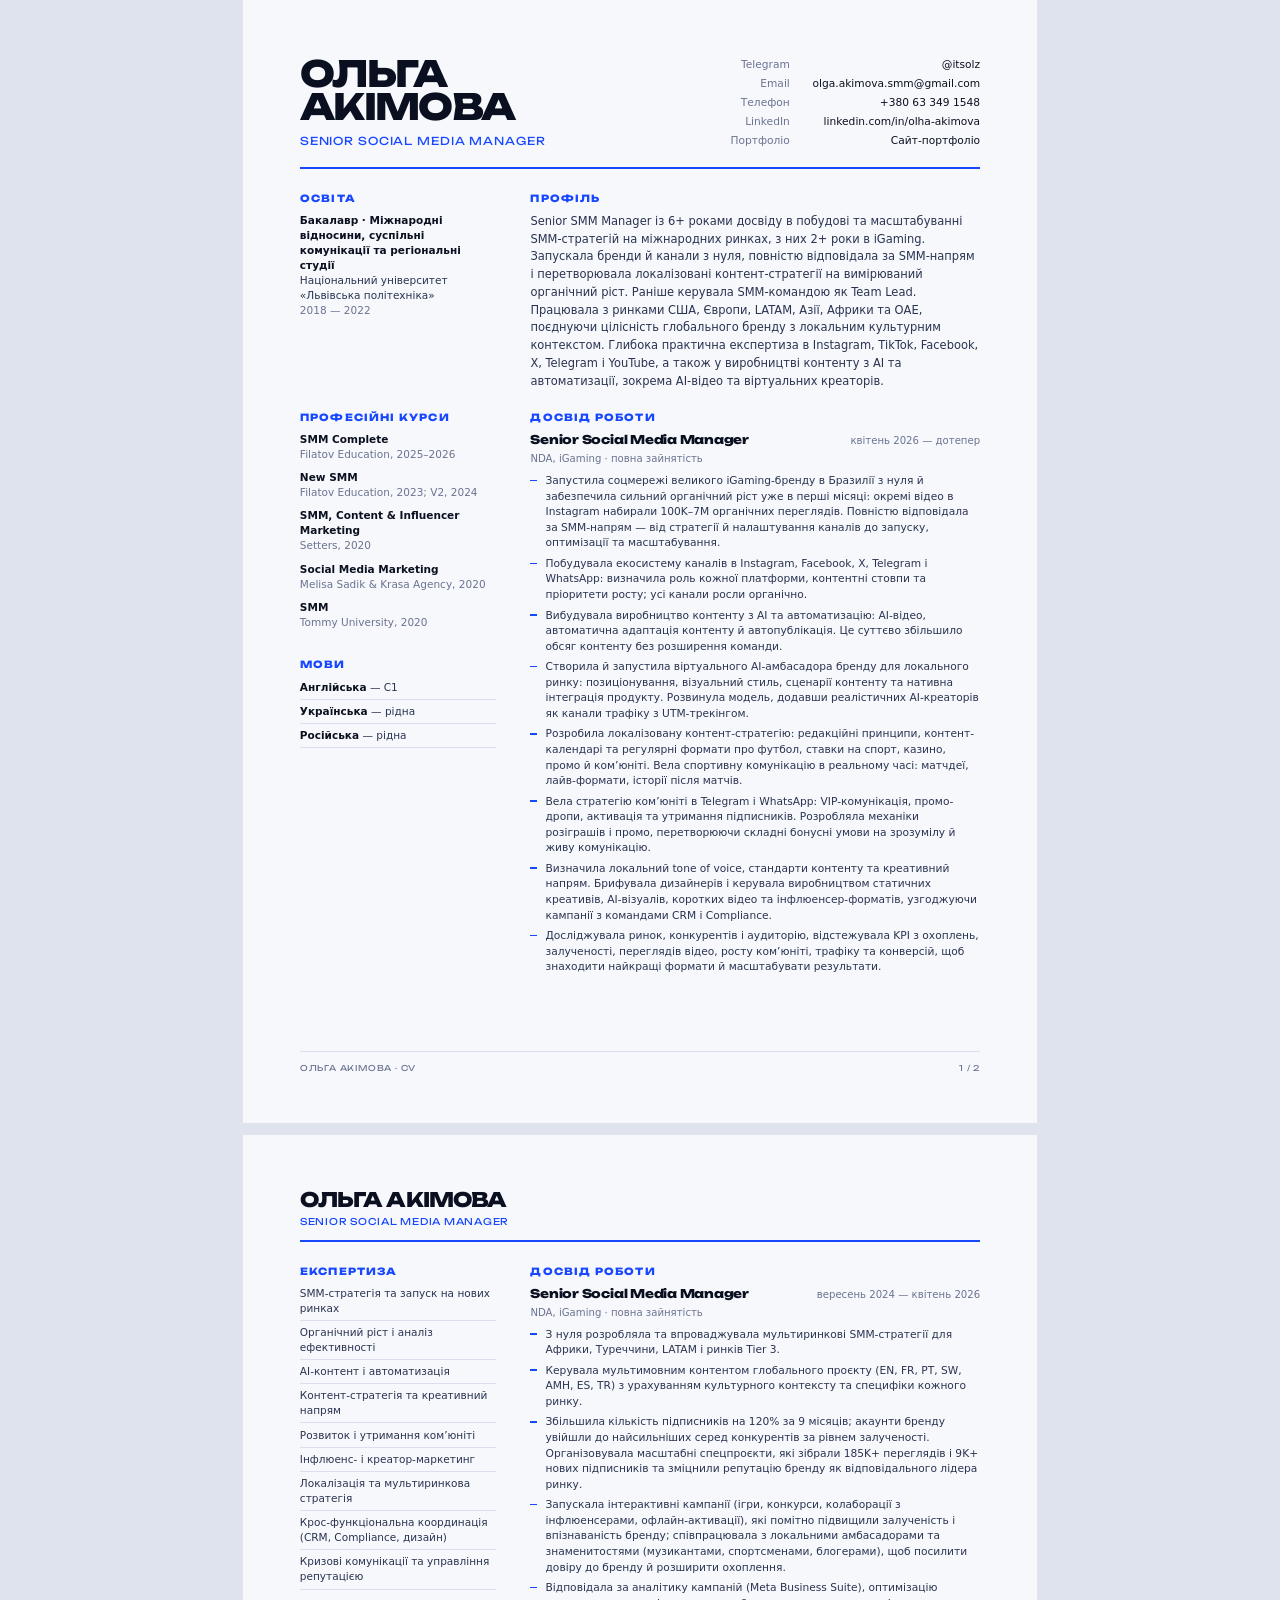
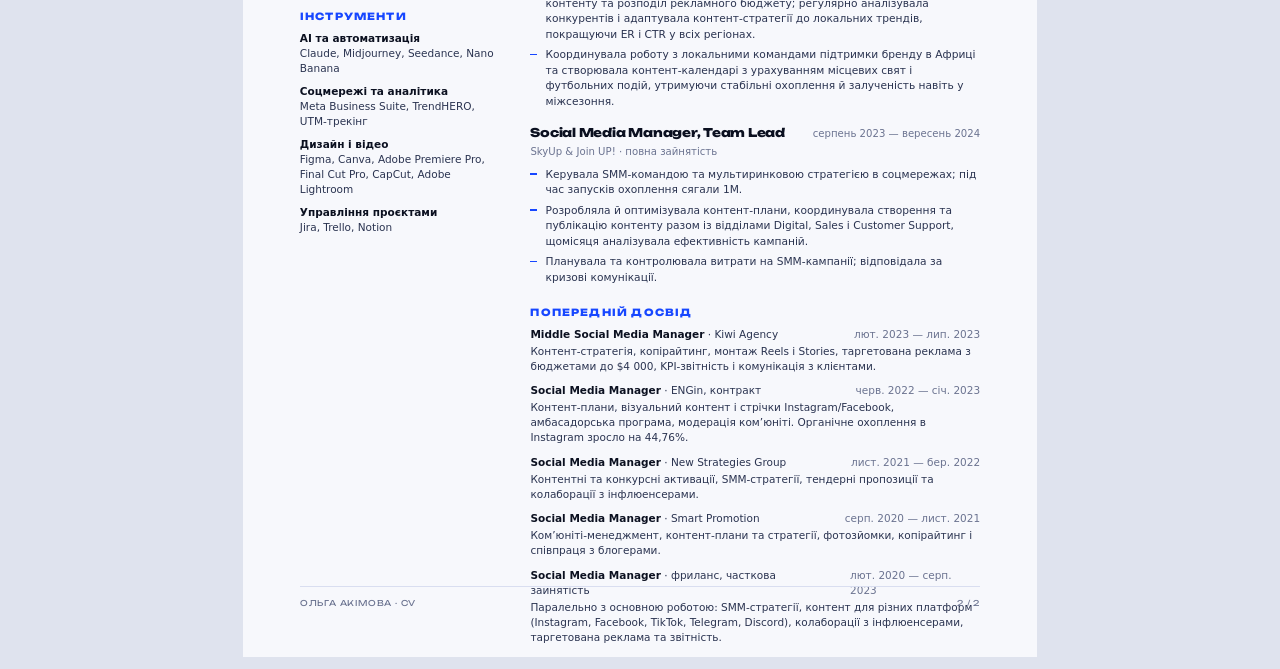
==== assets/cv/cv-ua.html @ 788a9128 "CV: Ukrainian version, EN/UA switch in the window, clickable contacts on the page, page 1 headings a" ====
<!doctype html>
<!-- Source of Olha_Akimova_CV_UA.pdf and cv-ua-1/2.webp: print this page to A4 PDF (Chromium, background graphics on). The portfolio link (data-portfolio) is a placeholder until the domain is set. -->
<html lang="uk">
<head>
<meta charset="utf-8">
<title>Ольга Акімова — Senior Social Media Manager</title>
<link rel="stylesheet" href="cv.css">
</head>
<body>

<section class="page">
  <header class="head">
    <div>
      <h1 class="name">Ольга<br>Акімова</h1>
      <div class="role">Senior Social Media Manager</div>
    </div>
    <div class="contacts">
      <span>Telegram</span><a href="https://t.me/itsolz">@itsolz</a>
      <span>Email</span><a href="mailto:olga.akimova.smm@gmail.com">olga.akimova.smm@gmail.com</a>
      <span>Телефон</span><a href="tel:+380633491548">+380 63 349 1548</a>
      <span>LinkedIn</span><a href="https://www.linkedin.com/in/olha-akimova">linkedin.com/in/olha-akimova</a>
      <span>Портфоліо</span><a href="https://olzie.github.io/portfolio/" data-portfolio>Сайт-портфоліо</a>
    </div>
  </header>

  <div class="cols cols--p1">
    <div class="side">
      <div>
        <h2>Освіта</h2>
        <div class="item"><b>Бакалавр · Міжнародні відносини, суспільні комунікації та регіональні студії</b>Національний університет «Львівська політехніка»<br><span>2018 — 2022</span></div>
      </div>
    </div>
    <div class="main">
      <div>
        <h2>Профіль</h2>
        <p class="lead">Senior SMM Manager із 6+ роками досвіду в побудові та масштабуванні SMM-стратегій на міжнародних ринках, з них 2+ роки в iGaming. Запускала бренди й канали з нуля, повністю відповідала за SMM-напрям і перетворювала локалізовані контент-стратегії на вимірюваний органічний ріст. Раніше керувала SMM-командою як Team Lead. Працювала з ринками США, Європи, LATAM, Азії, Африки та ОАЕ, поєднуючи цілісність глобального бренду з локальним культурним контекстом. Глибока практична експертиза в Instagram, TikTok, Facebook, X, Telegram і YouTube, а також у виробництві контенту з AI та автоматизації, зокрема AI-відео та віртуальних креаторів.</p>
      </div>
    </div>
    <aside class="side">
      <div>
        <h2>Професійні курси</h2>
        <div class="item"><b>SMM Complete</b><span>Filatov Education, 2025–2026</span></div>
        <div class="item"><b>New SMM</b><span>Filatov Education, 2023; V2, 2024</span></div>
        <div class="item"><b>SMM, Content &amp; Influencer Marketing</b><span>Setters, 2020</span></div>
        <div class="item"><b>Social Media Marketing</b><span>Melisa Sadik &amp; Krasa Agency, 2020</span></div>
        <div class="item"><b>SMM</b><span>Tommy University, 2020</span></div>
      </div>
      <div>
        <h2>Мови</h2>
        <ul class="list">
          <li><b>Англійська</b> — C1</li>
          <li><b>Українська</b> — рідна</li>
          <li><b>Російська</b> — рідна</li>
        </ul>
      </div>
    </aside>
    <main class="main">
      <div>
        <h2>Досвід роботи</h2>
        <div class="job">
          <div class="job__t"><b>Senior Social Media Manager</b><span class="job__d">квітень 2026 — дотепер</span></div>
          <div class="job__m">NDA, iGaming · повна зайнятість</div>
          <ul>
            <li>Запустила соцмережі великого iGaming-бренду в Бразилії з нуля й забезпечила сильний органічний ріст уже в перші місяці: окремі відео в Instagram набирали 100K–7M органічних переглядів. Повністю відповідала за SMM-напрям — від стратегії й налаштування каналів до запуску, оптимізації та масштабування.</li>
            <li>Побудувала екосистему каналів в Instagram, Facebook, X, Telegram і WhatsApp: визначила роль кожної платформи, контентні стовпи та пріоритети росту; усі канали росли органічно.</li>
            <li>Вибудувала виробництво контенту з AI та автоматизацію: AI-відео, автоматична адаптація контенту й автопублікація. Це суттєво збільшило обсяг контенту без розширення команди.</li>
            <li>Створила й запустила віртуального AI-амбасадора бренду для локального ринку: позиціонування, візуальний стиль, сценарії контенту та нативна інтеграція продукту. Розвинула модель, додавши реалістичних AI-креаторів як канали трафіку з UTM-трекінгом.</li>
            <li>Розробила локалізовану контент-стратегію: редакційні принципи, контент-календарі та регулярні формати про футбол, ставки на спорт, казино, промо й ком’юніті. Вела спортивну комунікацію в реальному часі: матчдеї, лайв-формати, історії після матчів.</li>
            <li>Вела стратегію ком’юніті в Telegram і WhatsApp: VIP-комунікація, промо-дропи, активація та утримання підписників. Розробляла механіки розіграшів і промо, перетворюючи складні бонусні умови на зрозумілу й живу комунікацію.</li>
            <li>Визначила локальний tone of voice, стандарти контенту та креативний напрям. Брифувала дизайнерів і керувала виробництвом статичних креативів, AI-візуалів, коротких відео та інфлюенсер-форматів, узгоджуючи кампанії з командами CRM і Compliance.</li>
            <li>Досліджувала ринок, конкурентів і аудиторію, відстежувала KPI з охоплень, залученості, переглядів відео, росту ком’юніті, трафіку та конверсій, щоб знаходити найкращі формати й масштабувати результати.</li>
          </ul>
        </div>
      </div>
    </main>
  </div>
  <footer class="foot"><span>Ольга Акімова · CV</span><span>1 / 2</span></footer>
</section>

<section class="page">
  <header class="head head--small">
    <div>
      <div class="name">Ольга Акімова</div>
      <div class="role">Senior Social Media Manager</div>
    </div>
  </header>

  <div class="cols">
    <aside class="side">
      <div>
        <h2>Експертиза</h2>
        <ul class="list">
          <li>SMM-стратегія та запуск на нових ринках</li>
          <li>Органічний ріст і аналіз ефективності</li>
          <li>AI-контент і автоматизація</li>
          <li>Контент-стратегія та креативний напрям</li>
          <li>Розвиток і утримання ком’юніті</li>
          <li>Інфлюенс- і креатор-маркетинг</li>
          <li>Локалізація та мультиринкова стратегія</li>
          <li>Крос-функціональна координація (CRM, Compliance, дизайн)</li>
          <li>Кризові комунікації та управління репутацією</li>
        </ul>
      </div>
      <div>
        <h2>Інструменти</h2>
        <div class="item"><b>AI та автоматизація</b>Claude, Midjourney, Seedance, Nano Banana</div>
        <div class="item"><b>Соцмережі та аналітика</b>Meta Business Suite, TrendHERO, UTM-трекінг</div>
        <div class="item"><b>Дизайн і відео</b>Figma, Canva, Adobe Premiere Pro, Final Cut Pro, CapCut, Adobe Lightroom</div>
        <div class="item"><b>Управління проєктами</b>Jira, Trello, Notion</div>
      </div>
    </aside>

    <main class="main">
      <div>
        <h2>Досвід роботи</h2>
        <div class="job">
          <div class="job__t"><b>Senior Social Media Manager</b><span class="job__d">вересень 2024 — квітень 2026</span></div>
          <div class="job__m">NDA, iGaming · повна зайнятість</div>
          <ul>
            <li>З нуля розробляла та впроваджувала мультиринкові SMM-стратегії для Африки, Туреччини, LATAM і ринків Tier 3.</li>
            <li>Керувала мультимовним контентом глобального проєкту (EN, FR, PT, SW, AMH, ES, TR) з урахуванням культурного контексту та специфіки кожного ринку.</li>
            <li>Збільшила кількість підписників на 120% за 9 місяців; акаунти бренду увійшли до найсильніших серед конкурентів за рівнем залученості. Організовувала масштабні спецпроєкти, які зібрали 185K+ переглядів і 9K+ нових підписників та зміцнили репутацію бренду як відповідального лідера ринку.</li>
            <li>Запускала інтерактивні кампанії (ігри, конкурси, колаборації з інфлюенсерами, офлайн-активації), які помітно підвищили залученість і впізнаваність бренду; співпрацювала з локальними амбасадорами та знаменитостями (музикантами, спортсменами, блогерами), щоб посилити довіру до бренду й розширити охоплення.</li>
            <li>Відповідала за аналітику кампаній (Meta Business Suite), оптимізацію контенту та розподіл рекламного бюджету; регулярно аналізувала конкурентів і адаптувала контент-стратегії до локальних трендів, покращуючи ER і CTR у всіх регіонах.</li>
            <li>Координувала роботу з локальними командами підтримки бренду в Африці та створювала контент-календарі з урахуванням місцевих свят і футбольних подій, утримуючи стабільні охоплення й залученість навіть у міжсезоння.</li>
          </ul>
        </div>
        <div class="job">
          <div class="job__t"><b>Social Media Manager, Team Lead</b><span class="job__d">серпень 2023 — вересень 2024</span></div>
          <div class="job__m">SkyUp &amp; Join UP! · повна зайнятість</div>
          <ul>
            <li>Керувала SMM-командою та мультиринковою стратегією в соцмережах; під час запусків охоплення сягали 1M.</li>
            <li>Розробляла й оптимізувала контент-плани, координувала створення та публікацію контенту разом із відділами Digital, Sales і Customer Support, щомісяця аналізувала ефективність кампаній.</li>
            <li>Планувала та контролювала витрати на SMM-кампанії; відповідала за кризові комунікації.</li>
          </ul>
        </div>
      </div>
      <div>
        <h2>Попередній досвід</h2>
        <div class="early">
          <div class="row"><div><span><b>Middle Social Media Manager</b> · Kiwi Agency</span><em>лют. 2023 — лип. 2023</em></div><p>Контент-стратегія, копірайтинг, монтаж Reels і Stories, таргетована реклама з бюджетами до $4 000, KPI-звітність і комунікація з клієнтами.</p></div>
          <div class="row"><div><span><b>Social Media Manager</b> · ENGin, контракт</span><em>черв. 2022 — січ. 2023</em></div><p>Контент-плани, візуальний контент і стрічки Instagram/Facebook, амбасадорська програма, модерація ком’юніті. Органічне охоплення в Instagram зросло на 44,76%.</p></div>
          <div class="row"><div><span><b>Social Media Manager</b> · New Strategies Group</span><em>лист. 2021 — бер. 2022</em></div><p>Контентні та конкурсні активації, SMM-стратегії, тендерні пропозиції та колаборації з інфлюенсерами.</p></div>
          <div class="row"><div><span><b>Social Media Manager</b> · Smart Promotion</span><em>серп. 2020 — лист. 2021</em></div><p>Ком’юніті-менеджмент, контент-плани та стратегії, фотозйомки, копірайтинг і співпраця з блогерами.</p></div>
          <div class="row"><div><span><b>Social Media Manager</b> · фриланс, часткова зайнятість</span><em>лют. 2020 — серп. 2023</em></div><p>Паралельно з основною роботою: SMM-стратегії, контент для різних платформ (Instagram, Facebook, TikTok, Telegram, Discord), колаборації з інфлюенсерами, таргетована реклама та звітність.</p></div>
        </div>
      </div>
    </main>
  </div>
  <footer class="foot"><span>Ольга Акімова · CV</span><span>2 / 2</span></footer>
</section>

</body>
</html>
---- assets/cv/cv.css ----
@font-face{font-family:"Unbounded";font-weight:800;src:url(../fonts/unbounded-latin-800-normal.woff2) format("woff2");unicode-range:U+0000-00FF,U+2000-206F}
@font-face{font-family:"Unbounded";font-weight:800;src:url(../fonts/unbounded-cyrillic-800-normal.woff2) format("woff2");unicode-range:U+0400-045F,U+0490-0491,U+04B0-04B1,U+2116}
@font-face{font-family:"Unbounded";font-weight:400;src:url(../fonts/unbounded-latin-400-normal.woff2) format("woff2");unicode-range:U+0000-00FF,U+2000-206F}
@font-face{font-family:"Unbounded";font-weight:400;src:url(../fonts/unbounded-cyrillic-400-normal.woff2) format("woff2");unicode-range:U+0400-045F,U+0490-0491,U+04B0-04B1,U+2116}
@page{size:A4;margin:0}
:root{--blue:#1747ff;--ink:#0b1020;--text:#2a3350;--mute:#6b7390;--line:#d9def0;--paper:#f7f8fc}
*{box-sizing:border-box}
html,body{margin:0;background:#dfe3ee}
body{font-family:"Inter",system-ui,sans-serif;color:var(--text);-webkit-print-color-adjust:exact;print-color-adjust:exact}
.page{width:210mm;height:297mm;background:var(--paper);padding:15mm 15mm 13mm;display:flex;flex-direction:column;overflow:hidden;position:relative;break-after:page}
.page:last-child{break-after:auto}
@media screen{.page{margin:0 auto 12px}}
/* header: the name in the site's display type, a blue rule under it */
.head{display:flex;justify-content:space-between;align-items:flex-end;gap:10mm;padding-bottom:5mm;border-bottom:2px solid var(--blue)}
.name{font-family:"Unbounded";font-weight:800;font-size:27pt;line-height:.92;letter-spacing:-.045em;color:var(--ink);text-transform:uppercase;margin:0}
.role{font-family:"Unbounded";font-weight:400;font-size:8.2pt;letter-spacing:.08em;text-transform:uppercase;color:var(--blue);margin-top:3mm}
.contacts{display:grid;grid-template-columns:auto auto;gap:1.2mm 6mm;font-size:8pt;line-height:1.35;text-align:right;justify-content:end}
.contacts a{color:var(--ink);text-decoration:none}
.contacts span{color:var(--mute)}
.head--small{padding-bottom:3.5mm}
.head--small .name{font-size:15pt}
.head--small .role{margin-top:1.6mm;font-size:7pt}
/* body: a sidebar and the main column */
.cols{flex:1;display:grid;grid-template-columns:52mm minmax(0,1fr);gap:9mm;padding-top:6mm;min-height:0}
.side,.main{display:flex;flex-direction:column;gap:5.4mm;min-width:0}
h2{font-family:"Unbounded";font-weight:800;font-size:7.4pt;letter-spacing:.12em;text-transform:uppercase;color:var(--blue);margin:0 0 2.4mm}
p{margin:0}
.lead{font-size:8.6pt;line-height:1.55;color:var(--text)}
.item{font-size:7.9pt;line-height:1.42;margin-bottom:2.2mm}
.item b{display:block;color:var(--ink);font-weight:600}
.item span{color:var(--mute)}
.list{margin:0;padding:0;list-style:none;font-size:7.9pt;line-height:1.42;color:var(--text)}
.list li{padding:1.1mm 0;border-bottom:1px solid var(--line)}
.list li:first-child{padding-top:0}
.list b{color:var(--ink);font-weight:600}
.job{display:flex;flex-direction:column;gap:1.6mm}
.job + .job{margin-top:4.2mm}
.job__t{display:flex;justify-content:space-between;align-items:baseline;gap:4mm}
.job__t b{font-family:"Unbounded";font-weight:800;font-size:9pt;letter-spacing:-.02em;color:var(--ink)}
.job__m{font-size:7.6pt;color:var(--mute)}
.job__d{font-size:7.6pt;color:var(--mute);white-space:nowrap}
.job ul{margin:.8mm 0 0;padding:0;list-style:none;display:flex;flex-direction:column;gap:1.3mm}
.job li{position:relative;padding-left:4mm;font-size:8pt;line-height:1.46;color:var(--text)}
.job li::before{content:"";position:absolute;left:0;top:.62em;width:1.8mm;height:1.5px;background:var(--blue)}
.early{display:flex;flex-direction:column;gap:2.6mm}
.early .row{font-size:7.9pt;line-height:1.42}
.early .row div{display:flex;justify-content:space-between;gap:4mm}
.early .row b{color:var(--ink);font-weight:600}
.early .row em{font-style:normal;color:var(--mute)}
.early .row p{color:var(--text);margin-top:.5mm}
.foot{display:flex;justify-content:space-between;padding-top:3mm;border-top:1px solid var(--line);font-family:"Unbounded";font-size:6pt;letter-spacing:.1em;text-transform:uppercase;color:var(--mute)}
/* page 1: two rows across both columns, so "Professional courses" starts on the same line as "Work experience" */
.cols--p1{grid-template-rows:auto minmax(0,1fr);row-gap:5.4mm}
.cols--p1 > *{min-width:0}
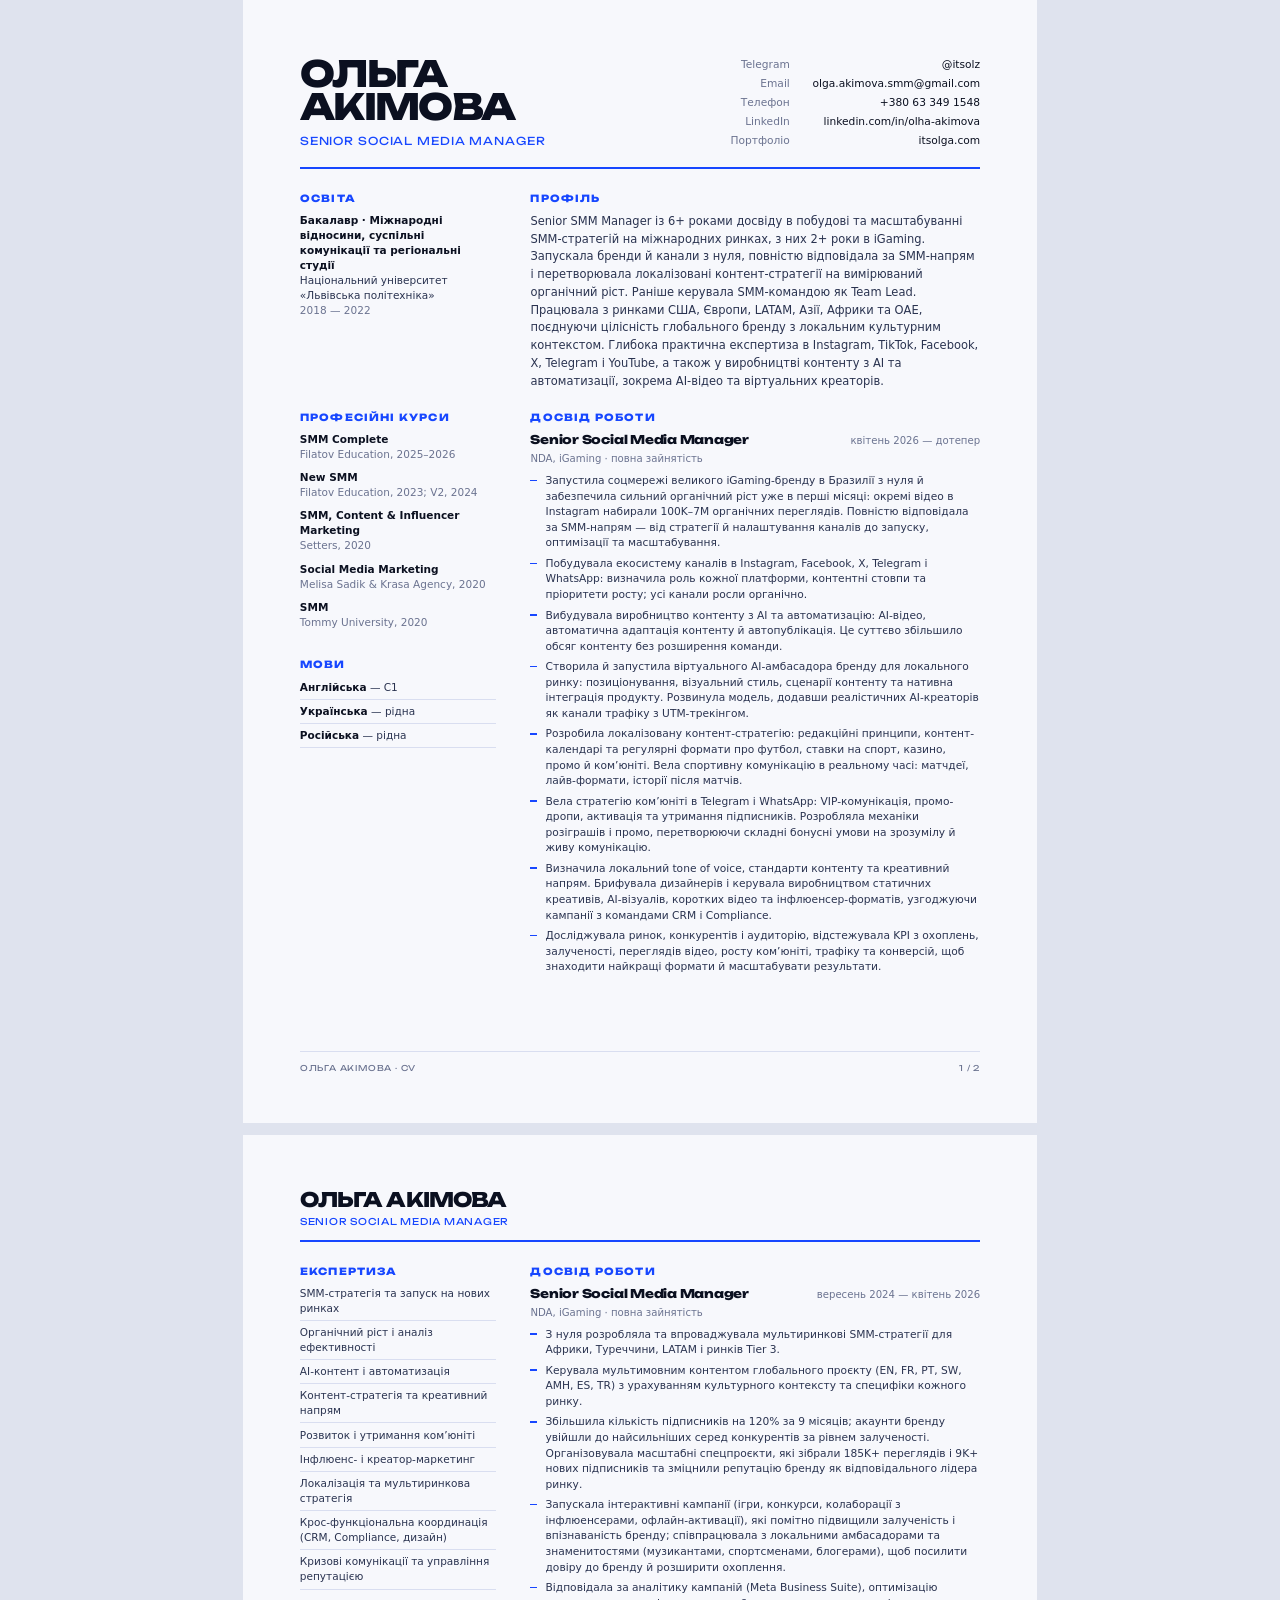
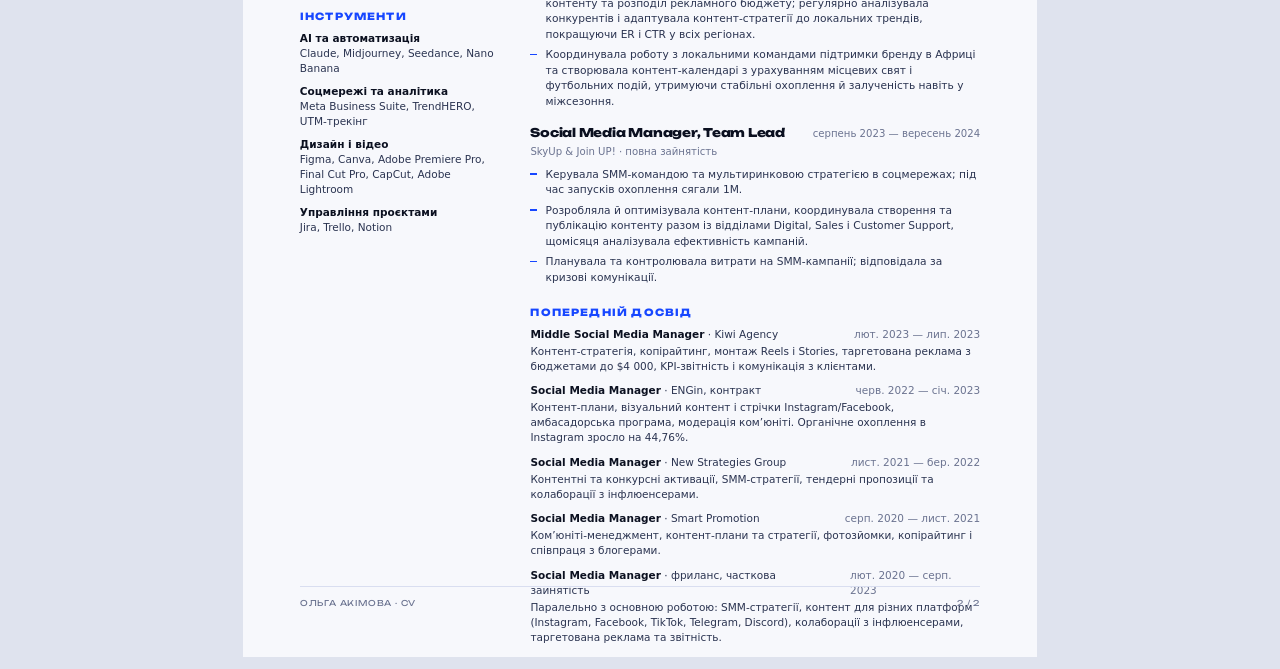
==== commit deefdbe8: "Custom domain itsolga.com: meta URLs, CV window link and both CVs (PDF + page images) point to it Co" ====
--- a/assets/cv/cv-ua.html
+++ b/assets/cv/cv-ua.html
@@ -19,7 +19,7 @@
       <span>Email</span><a href="mailto:olga.akimova.smm@gmail.com">olga.akimova.smm@gmail.com</a>
       <span>Телефон</span><a href="tel:+380633491548">+380 63 349 1548</a>
       <span>LinkedIn</span><a href="https://www.linkedin.com/in/olha-akimova">linkedin.com/in/olha-akimova</a>
-      <span>Портфоліо</span><a href="https://olzie.github.io/portfolio/" data-portfolio>Сайт-портфоліо</a>
+      <span>Портфоліо</span><a href="https://itsolga.com" data-portfolio>itsolga.com</a>
     </div>
   </header>
 
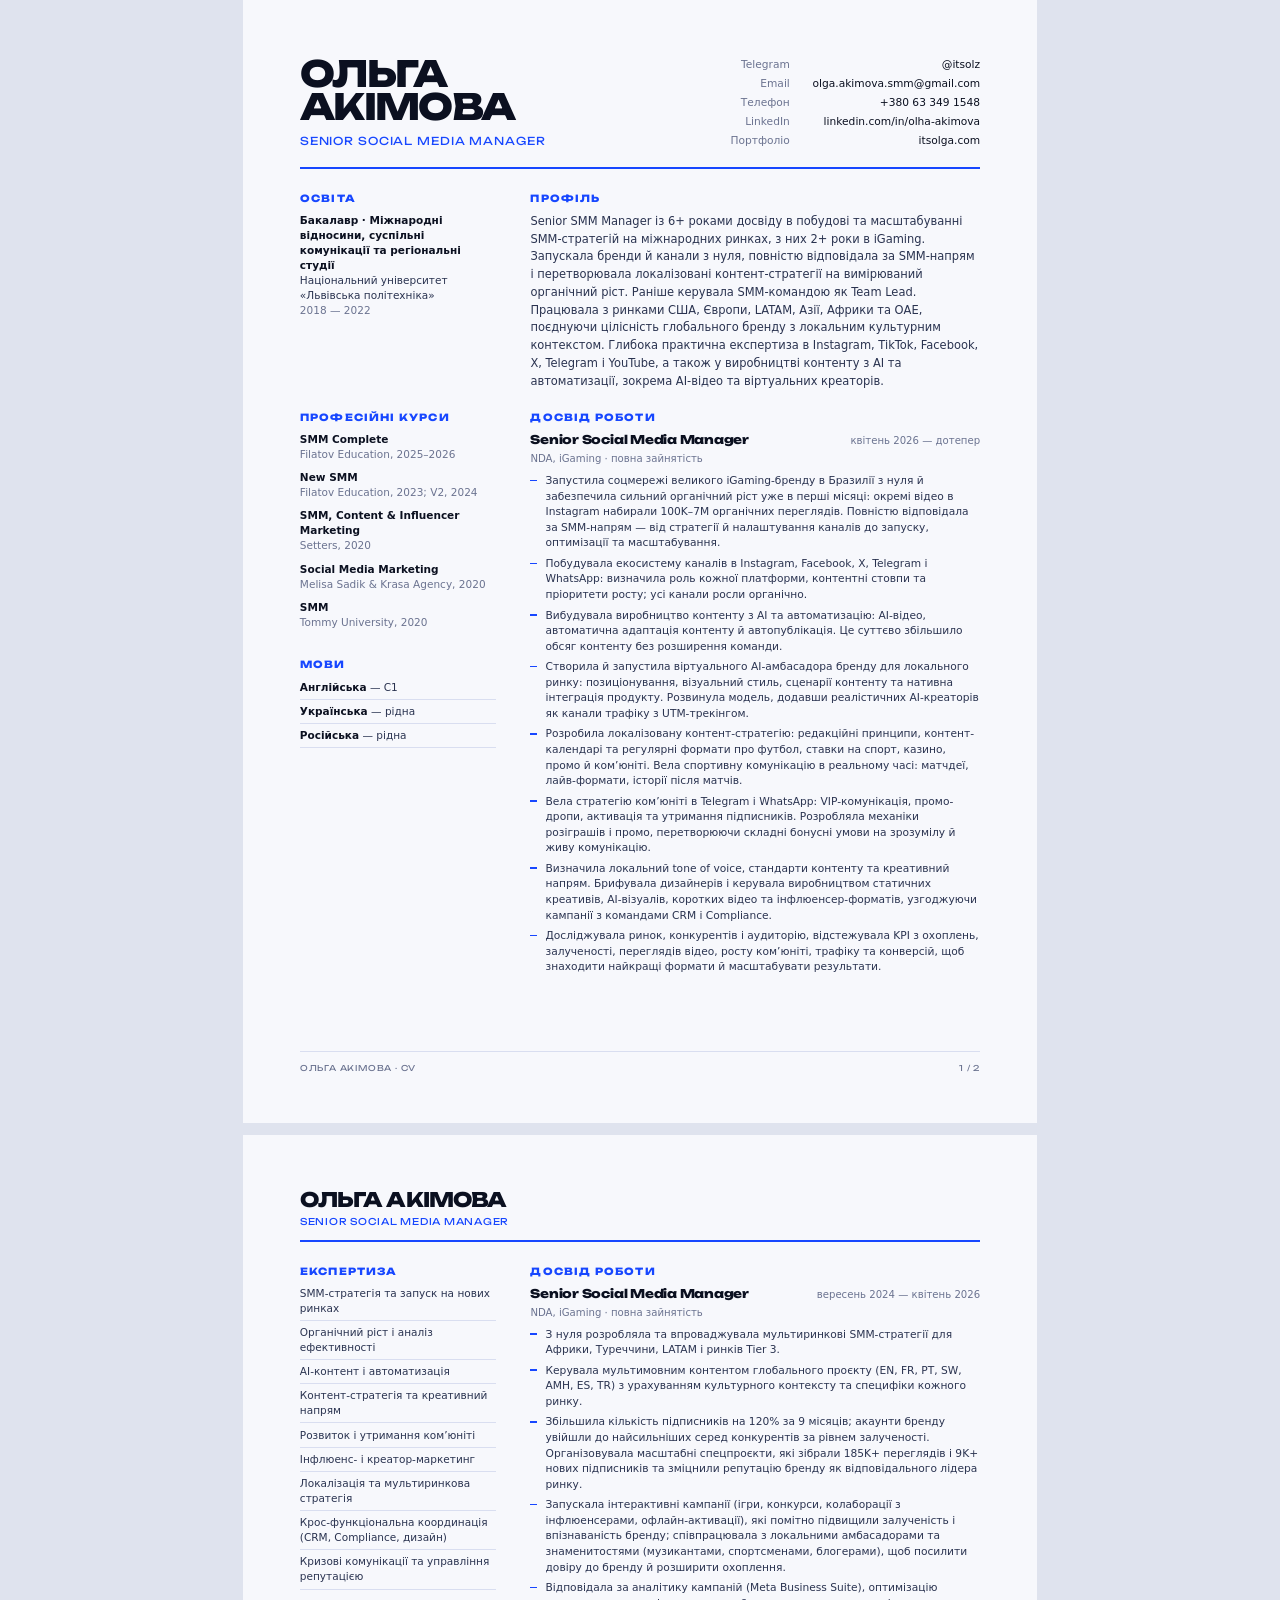
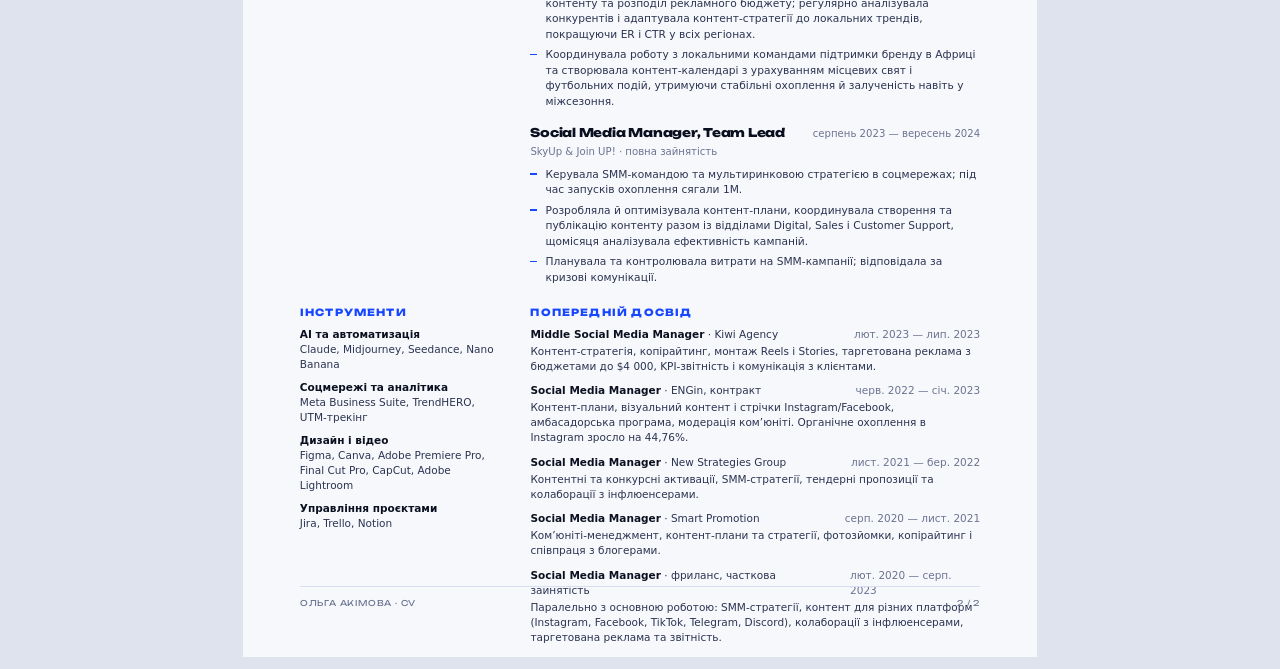
==== commit a49afba7: "CV page 2: two-row grid like page 1, Tech stack lines up with Earlier experience (EN + UA, PDFs and " ====
--- a/assets/cv/cv-ua.html
+++ b/assets/cv/cv-ua.html
@@ -85,7 +85,7 @@
     </div>
   </header>
 
-  <div class="cols">
+  <div class="cols cols--p2">
     <aside class="side">
       <div>
         <h2>Експертиза</h2>
@@ -101,15 +101,7 @@
           <li>Кризові комунікації та управління репутацією</li>
         </ul>
       </div>
-      <div>
-        <h2>Інструменти</h2>
-        <div class="item"><b>AI та автоматизація</b>Claude, Midjourney, Seedance, Nano Banana</div>
-        <div class="item"><b>Соцмережі та аналітика</b>Meta Business Suite, TrendHERO, UTM-трекінг</div>
-        <div class="item"><b>Дизайн і відео</b>Figma, Canva, Adobe Premiere Pro, Final Cut Pro, CapCut, Adobe Lightroom</div>
-        <div class="item"><b>Управління проєктами</b>Jira, Trello, Notion</div>
-      </div>
     </aside>
-
     <main class="main">
       <div>
         <h2>Досвід роботи</h2>
@@ -135,6 +127,17 @@
           </ul>
         </div>
       </div>
+    </main>
+    <aside class="side">
+      <div>
+        <h2>Інструменти</h2>
+        <div class="item"><b>AI та автоматизація</b>Claude, Midjourney, Seedance, Nano Banana</div>
+        <div class="item"><b>Соцмережі та аналітика</b>Meta Business Suite, TrendHERO, UTM-трекінг</div>
+        <div class="item"><b>Дизайн і відео</b>Figma, Canva, Adobe Premiere Pro, Final Cut Pro, CapCut, Adobe Lightroom</div>
+        <div class="item"><b>Управління проєктами</b>Jira, Trello, Notion</div>
+      </div>
+        </aside>
+    <main class="main">
       <div>
         <h2>Попередній досвід</h2>
         <div class="early">
@@ -145,7 +148,7 @@
           <div class="row"><div><span><b>Social Media Manager</b> · фриланс, часткова зайнятість</span><em>лют. 2020 — серп. 2023</em></div><p>Паралельно з основною роботою: SMM-стратегії, контент для різних платформ (Instagram, Facebook, TikTok, Telegram, Discord), колаборації з інфлюенсерами, таргетована реклама та звітність.</p></div>
         </div>
       </div>
-    </main>
+        </main>
   </div>
   <footer class="foot"><span>Ольга Акімова · CV</span><span>2 / 2</span></footer>
 </section>
--- a/assets/cv/cv.css
+++ b/assets/cv/cv.css
@@ -50,5 +50,6 @@
 .early .row p{color:var(--text);margin-top:.5mm}
 .foot{display:flex;justify-content:space-between;padding-top:3mm;border-top:1px solid var(--line);font-family:"Unbounded";font-size:6pt;letter-spacing:.1em;text-transform:uppercase;color:var(--mute)}
 /* page 1: two rows across both columns, so "Professional courses" starts on the same line as "Work experience" */
-.cols--p1{grid-template-rows:auto minmax(0,1fr);row-gap:5.4mm}
-.cols--p1 > *{min-width:0}
+.cols--p1,.cols--p2{grid-template-rows:auto minmax(0,1fr);row-gap:5.4mm}
+.cols--p1 > *,.cols--p2 > *{min-width:0}
+/* page 2 the same way: "Tech stack" starts on the line of "Earlier experience" */
